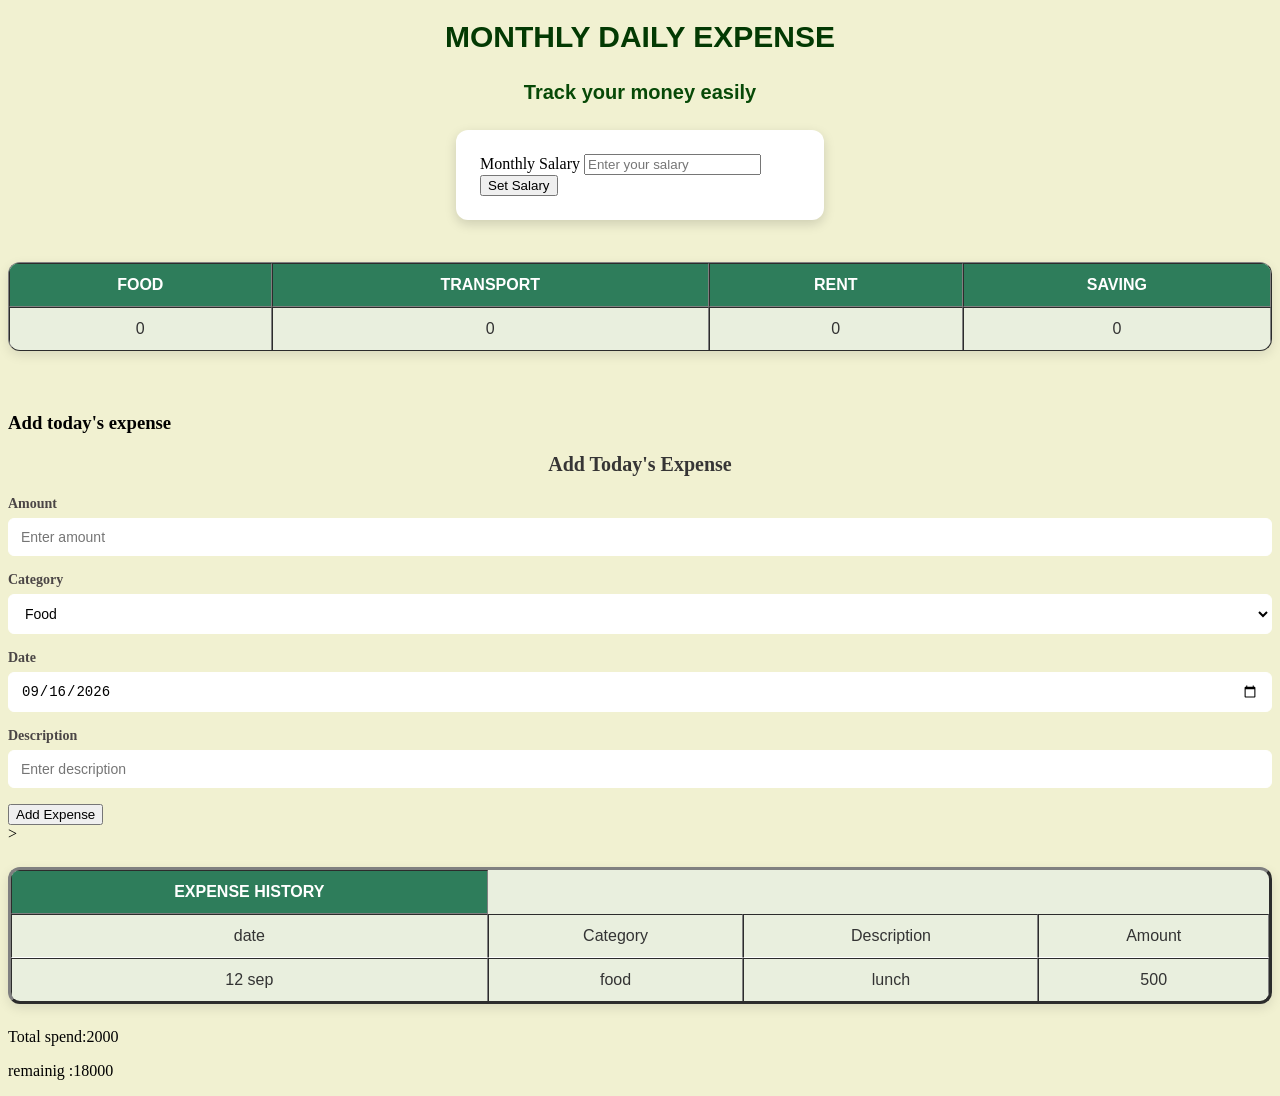
==== index.html @ bc23f1d7 "add html file with rename index.html" ====
<!DOCTYPE html>
<html lang="en">
<head>
    <meta charset="UTF-8">
    <meta name="viewport" content="width=device-width, initial-scale=1.0">
    <title>Monthly Tracking Expense</title>
    <link rel="stylesheet" href="mte.css">
    <script src="mte.js" defer></script>
</head>
<body>
    <h1  style="text-align: center;">MONTHLY DAILY EXPENSE</h1>
    <h4>Track your money easily</h3>
<div class="card">
    <form>
      <label>Monthly Salary</label>
<input type="number" id="salary" placeholder="Enter your salary">

<button onclick="getSalary()">Set Salary</button>
    </form>
  </div>
<br>

<table border="1">
    <tr>
        <th>Food</th>
        <th>Transport</th>
        <th>Rent</th>
        <th>Saving</th>
    </tr>

    <tr>
        <td id="foodBudget">0</td>
        <td id="transportBudget">0</td>
        <td id="rentBudget">0</td>
        <td id="savingBudget">0</td>
    </tr>
</table>
        <br>
        <h3>Add today's expense </h3>
<div class="expense-card">
    <h2>Add Today's Expense</h2>
    
    <form>
    
      <div class="form-group">
        <label for="amount">Amount</label>
        <input type="number" id="amount" placeholder="Enter amount">
      </div>

   
      <div class="form-group">
        <label for="category">Category</label>
        <select id="category">
          <option value="food">Food</option>
          <option value="transport">Transport</option>
          <option value="rent">Rent</option>
          <option value="saving">Saving</option>
        </select>
      </div>

  
      <div class="form-group">
        <label for="date">Date</label>
        <input type="date" id="date" value="2026-09-16">
      </div>

  
      <div class="form-group">
        <label for="description">Description</label>
        <input type="text" id="description" placeholder="Enter description">
      </div>

  
      <button type="submit" class="btn-submit">Add Expense</button>
    </form>
  </div>
<table border="3x">
    <thead><tr>
        <th>Expense history</th>
    </tr>
    </thead>
    <tr>
        <td>date</td>
        <td>Category</td> 
        <td>Description</td>
        <td>Amount</td>
    </tr>
    <tr>
        <td>12 sep</td>
<td> food</td>
   
        <td>lunch</td>

   >
    <td>500</td>
    </tr>

</table>
<p>Total spend:2000</p>
<p>remainig :18000</p>
</body>
</html>
---- mte.css ----
body{
    background-color:rgb(241, 241, 209);


}
h1{
    font-family: 'Franklin Gothic Medium', 'Arial Narrow', Arial, sans-serif;
    font-size: 30px;
     color: rgb(3, 58, 3);
     text-align: center;

}
h4{
    font-family: 'Franklin Gothic Medium', 'Arial Narrow', Arial, sans-serif;
    font-size: 20px;
    color: rgb(7, 73, 7);
    text-align: center;
}
.card {
  background-color: #ffffff;
  border-radius: 12px;
  padding: 24px;
  box-shadow: 0 4px 12px rgba(0, 0, 0, 0.15);
  width: 100%;
  max-width: 320px;
  
  margin: 0 auto; 
}
table {
      width: 100%;                     
      background-color: rgb(233, 239, 222);      
      border-collapse: separate;      
      border-spacing: 0;
      border-radius: 12px;            
      box-shadow: 0 4px 12px rgba(0, 0, 0, 0.1); 
      margin: 24px 0;               
      overflow: hidden;               
      font-family: Arial, sans-serif;
    }

    th {
      background-color: #2E7D5B;       
      color: white;                
      text-transform: uppercase;
      padding: 12px 16px;
      text-align: center;
      font-weight: 600;
    }

   
    td {
      padding: 12px 16px;
      text-align: center;
      color: #333333;
      border-bottom: 1px solid white;
    }

   
    tr:last-child td {
      border-bottom: none;
    }
    expense-card {
      background-color:white;            
      border-radius: 12px;                  
      padding: 24px;                        
      box-shadow: 0 4px 12px rgba(0, 0, 0, 0.1); 
      width: 100%;
      max-width: 400px;                    
      box-sizing: border-box;
    }

    .expense-card h2 {
      text-align: center;
      margin-top: 0;
      margin-bottom: 20px;
      color: rgb(54, 53, 53);
      font-size: 20px;
    }


    .form-group {
      margin-bottom: 16px;
    }


    .form-group label {
      display: block;
      margin-bottom: 6px;
      font-weight: 600;
      color: rgb(75, 70, 70);
      font-size: 14px;
    }

    
    .form-group input,
    .form-group select {
      width: 100%;
      padding: 10px 12px;
      border: 1px solid white;
      border-radius: 6px;
      font-size: 14px;
      box-sizing: border-box;
      outline: none;
      background-color: white;
      transition: border-color 0.2s;
    }

    .form-group input:focus,
    .form-group select:focus {
      border-color: rgb(73, 113, 73);
    }
/
    .btn-submit {
      width: 100%;
      padding: 12px;
      background-color: green;
      color:white;
      border: none;
      border-radius: 6px;
      font-size: 15px;
      font-weight: bold;
      cursor: pointer;
      margin-top: 8px;
      transition: background-color 0.2s;
    }

    .btn-submit:hover {
      background-color:rgb(79, 155, 79);
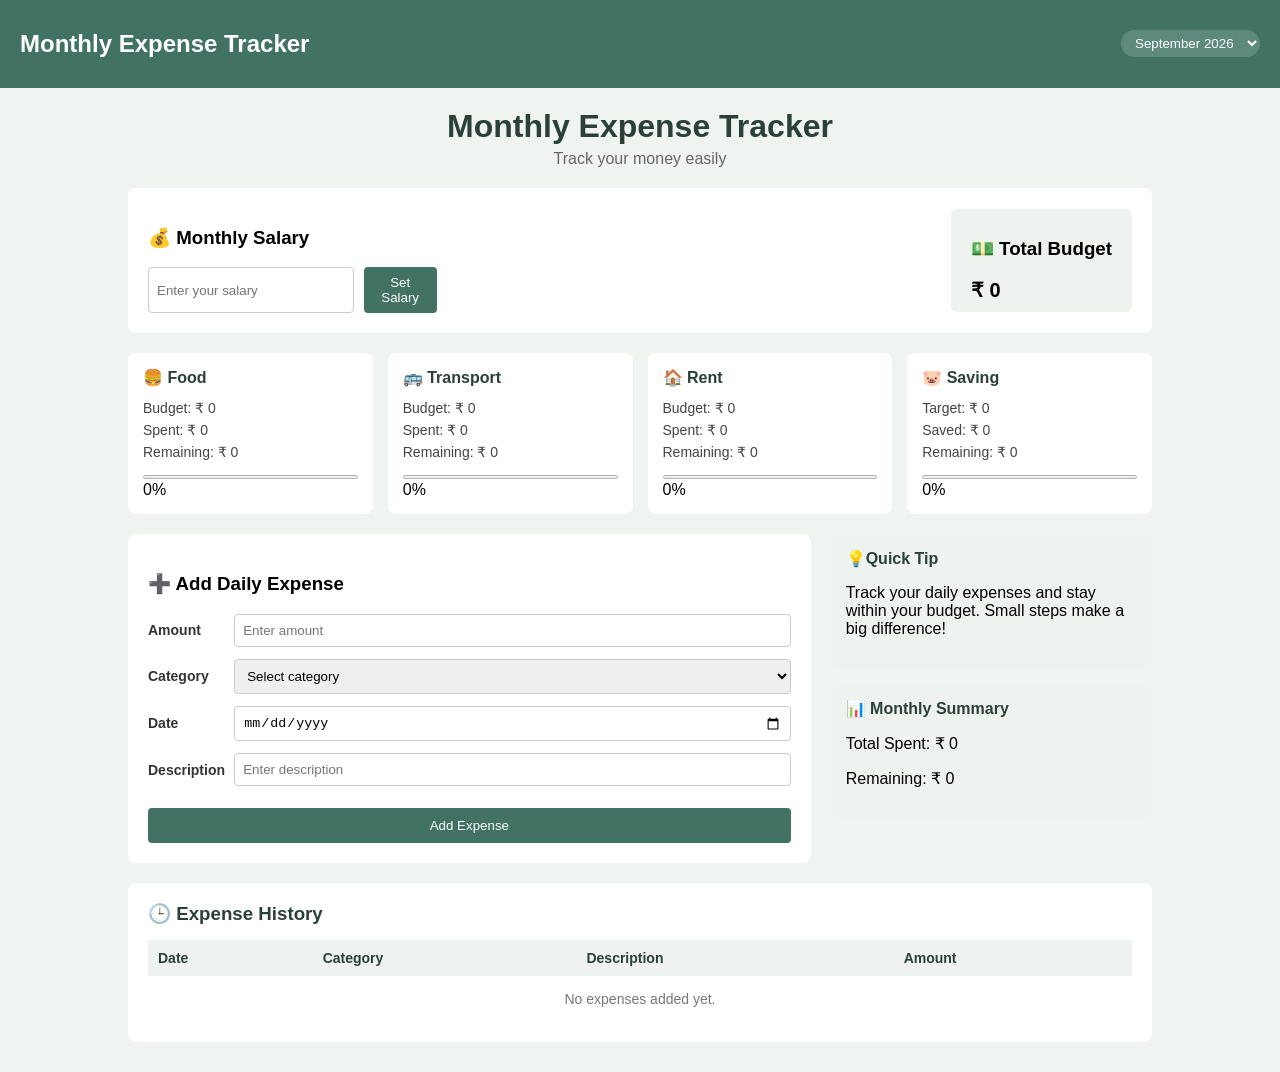
==== commit a90c8fb1: "testing" ====
--- a/index.html
+++ b/index.html
@@ -1,102 +1,138 @@
 <!DOCTYPE html>
-<html lang="en">
+<html>
 <head>
-    <meta charset="UTF-8">
-    <meta name="viewport" content="width=device-width, initial-scale=1.0">
-    <title>Monthly Tracking Expense</title>
+    <title>Monthly Expense Tracker</title>
     <link rel="stylesheet" href="mte.css">
-    <script src="mte.js" defer></script>
 </head>
 <body>
-    <h1  style="text-align: center;">MONTHLY DAILY EXPENSE</h1>
-    <h4>Track your money easily</h3>
-<div class="card">
-    <form>
-      <label>Monthly Salary</label>
-<input type="number" id="salary" placeholder="Enter your salary">
 
-<button onclick="getSalary()">Set Salary</button>
-    </form>
-  </div>
-<br>
+    <div class="top-nav">
+        <h2>Monthly Expense Tracker</h2>
+        <select class="month-select">
+            <option>September 2026</option>
+        </select>
+    </div>
 
-<table border="1">
-    <tr>
-        <th>Food</th>
-        <th>Transport</th>
-        <th>Rent</th>
-        <th>Saving</th>
-    </tr>
+    <div class="header-box">
+        <h1>Monthly Expense Tracker</h1>
+        <p>Track your money easily</p>
+    </div>
 
-    <tr>
-        <td id="foodBudget">0</td>
-        <td id="transportBudget">0</td>
-        <td id="rentBudget">0</td>
-        <td id="savingBudget">0</td>
-    </tr>
-</table>
-        <br>
-        <h3>Add today's expense </h3>
-<div class="expense-card">
-    <h2>Add Today's Expense</h2>
-    
-    <form>
-    
-      <div class="form-group">
-        <label for="amount">Amount</label>
-        <input type="number" id="amount" placeholder="Enter amount">
-      </div>
+    <div class="salary-section">
+        <div class="salary-left">
+            <h3>💰 Monthly Salary</h3>
+            <form class="salary-form">
+                <input type="number" placeholder="Enter your salary" class="input-field">
+                <button type="button" class="btn">Set Salary</button>
+            </form>
+        </div>
+        <div class="budget-right">
+            <h3>💵 Total Budget</h3>
+            <p>₹ 0</p>
+        </div>
+    </div>
 
-   
-      <div class="form-group">
-        <label for="category">Category</label>
-        <select id="category">
-          <option value="food">Food</option>
-          <option value="transport">Transport</option>
-          <option value="rent">Rent</option>
-          <option value="saving">Saving</option>
-        </select>
-      </div>
+    <div class="cards-container">
+        <div class="card">
+            <h4>🍔 Food</h4>
+            <p>Budget: ₹ 0</p>
+            <p>Spent: ₹ 0</p>
+            <p>Remaining: ₹ 0</p>
+            <progress value="0" max="100"></progress> 0%
+        </div>
 
-  
-      <div class="form-group">
-        <label for="date">Date</label>
-        <input type="date" id="date" value="2026-09-16">
-      </div>
+        <div class="card">
+            <h4>🚌 Transport</h4>
+            <p>Budget: ₹ 0</p>
+            <p>Spent: ₹ 0</p>
+            <p>Remaining: ₹ 0</p>
+            <progress value="0" max="100"></progress> 0%
+        </div>
 
-  
-      <div class="form-group">
-        <label for="description">Description</label>
-        <input type="text" id="description" placeholder="Enter description">
-      </div>
+        <div class="card">
+            <h4>🏠 Rent</h4>
+            <p>Budget: ₹ 0</p>
+            <p>Spent: ₹ 0</p>
+            <p>Remaining: ₹ 0</p>
+            <progress value="0" max="100"></progress> 0%
+        </div>
 
-  
-      <button type="submit" class="btn-submit">Add Expense</button>
-    </form>
-  </div>
-<table border="3x">
-    <thead><tr>
-        <th>Expense history</th>
-    </tr>
-    </thead>
-    <tr>
-        <td>date</td>
-        <td>Category</td> 
-        <td>Description</td>
-        <td>Amount</td>
-    </tr>
-    <tr>
-        <td>12 sep</td>
-<td> food</td>
-   
-        <td>lunch</td>
+        <div class="card">
+            <h4>🐷 Saving</h4>
+            <p>Target: ₹ 0</p>
+            <p>Saved: ₹ 0</p>
+            <p>Remaining: ₹ 0</p>
+            <progress value="0" max="100"></progress> 0%
+        </div>
+    </div>
 
-   >
-    <td>500</td>
-    </tr>
+    <div class="middle-section">
+        <div class="add-expense-box">
+            <h3>➕ Add Daily Expense</h3>
+            <form class="expense-form">
+                <div class="form-row">
+                    <label>Amount</label>
+                    <input type="number" placeholder="Enter amount" class="input-field">
+                </div>
 
-</table>
-<p>Total spend:2000</p>
-<p>remainig :18000</p>
+                <div class="form-row">
+                    <label>Category</label>
+                    <select class="input-field">
+                        <option value="">Select category</option>
+                        <option value="food">Food</option>
+                        <option value="transport">Transport</option>
+                        <option value="rent">Rent</option>
+                        <option value="saving">Saving</option>
+                    </select>
+                </div>
+
+                <div class="form-row">
+                    <label>Date</label>
+                    <input type="date" class="input-field">
+                </div>
+
+                <div class="form-row">
+                    <label>Description</label>
+                    <input type="text" placeholder="Enter description" class="input-field">
+                </div>
+
+                <button type="button" class="btn submit-btn">Add Expense</button>
+            </form>
+        </div>
+
+        <div class="side-info">
+            <div class="info-box">
+                <h3>💡Quick Tip</h3>
+                <p>Track your daily expenses and stay within your budget. Small steps make a big difference!</p>
+            </div>
+
+            <div class="info-box">
+                <h3>📊 Monthly Summary</h3>
+                <p>Total Spent: ₹ 0</p>
+                <p>Remaining: ₹ 0</p>
+            </div>
+        </div>
+    </div>
+
+    <div class="table-section">
+        <h3>🕒 Expense History</h3>
+        <table class="expense-table">
+            <thead>
+                <tr>
+                    <th>Date</th>
+                    <th>Category</th>
+                    <th>Description</th>
+                    <th>Amount</th>
+                   
+                </tr>
+            </thead>
+            <tbody>
+                <tr>
+                    <td colspan="5">No expenses added yet.</td>
+                </tr>
+            </tbody>
+        </table>
+    </div>
+
 </body>
 </html>
--- a/mte.css
+++ b/mte.css
@@ -1,128 +1,209 @@
-body{
-    background-color:rgb(241, 241, 209);
-
-
-}
-h1{
-    font-family: 'Franklin Gothic Medium', 'Arial Narrow', Arial, sans-serif;
-    font-size: 30px;
-     color: rgb(3, 58, 3);
-     text-align: center;
-
-}
-h4{
-    font-family: 'Franklin Gothic Medium', 'Arial Narrow', Arial, sans-serif;
+* {
+    box-sizing: border-box;
+}
+
+body {
+    background-color: #f0f4f1;
+    font-family: sans-serif;
+    margin: 0;
+    padding: 0;
+}
+
+.top-nav {
+    background-color: #417264;
+    color: white;
+    padding: 10px 20px;
+    display: flex;
+    justify-content: space-between;
+    align-items: center;
+}
+
+.month-select {
+    background-color: #5d8a7c;
+    color: white;
+    border: none;
+    padding: 5px 10px;
+    border-radius: 15px;
+}
+
+.header-box {
+    text-align: center;
+    margin: 20px 0;
+}
+
+.header-box h1 {
+    color: #2a4038;
+    margin: 0 0 5px 0;
+}
+
+.header-box p {
+    color: #666;
+    margin: 0;
+}
+
+.salary-section {
+    background-color: white;
+    width: 80%;
+    margin: 0 auto 20px auto;
+    padding: 20px;
+    border-radius: 8px;
+    display: flex;
+    justify-content: space-between;
+    align-items: center;
+}
+
+.salary-form {
+    display: flex;
+    gap: 10px;
+}
+
+.input-field {
+    padding: 8px;
+    border: 1px solid #ccc;
+    border-radius: 4px;
+    width: 100%;
+}
+
+.btn {
+    background-color: #417264;
+    color: white;
+    border: none;
+    padding: 8px 15px;
+    border-radius: 4px;
+    cursor: pointer;
+}
+
+.budget-right {
+    background-color: #eef3f0;
+    padding: 10px 20px;
+    border-radius: 6px;
+}
+
+.budget-right p {
     font-size: 20px;
-    color: rgb(7, 73, 7);
+    font-weight: bold;
+    margin: 0;
+}
+
+.cards-container {
+    width: 80%;
+    margin: 0 auto 20px auto;
+    display: flex;
+    gap: 15px;
+}
+
+.card {
+    background-color: white;
+    padding: 15px;
+    border-radius: 8px;
+    flex: 1;
+    display: flex;
+    flex-direction: column;
+}
+
+.card h4 {
+    margin: 0 0 10px 0;
+    color: #2a4038;
+}
+
+.card p {
+    font-size: 14px;
+    margin: 3px 0;
+    color: #444;
+}
+
+progress {
+    width: 100%;
+    height: 8px;
+    margin-top: 10px;
+}
+
+.middle-section {
+    width: 80%;
+    margin: 0 auto 20px auto;
+    display: flex;
+    gap: 20px;
+}
+
+.add-expense-box {
+    background-color: white;
+    padding: 20px;
+    border-radius: 8px;
+    flex: 2;
+}
+
+.expense-form {
+    display: flex;
+    flex-direction: column;
+    gap: 12px;
+}
+
+.form-row {
+    display: flex;
+    align-items: center;
+}
+
+.form-row label {
+    width: 100px;
+    font-size: 14px;
+    font-weight: bold;
+    color: #333;
+}
+
+.submit-btn {
+    width: 100%;
+    padding: 10px;
+    margin-top: 10px;
+}
+
+.side-info {
+    flex: 1;
+    display: flex;
+    flex-direction: column;
+    gap: 15px;
+}
+
+.info-box {
+    background-color: #eef3f0;
+    padding: 15px;
+    border-radius: 8px;
+}
+
+.info-box h3 {
+    margin: 0 0 10px 0;
+    font-size: 16px;
+    color: #2a4038;
+}
+
+.table-section {
+    width: 80%;
+    margin: 0 auto 30px auto;
+    background-color: white;
+    padding: 20px;
+    border-radius: 8px;
+}
+
+.table-section h3 {
+    margin: 0 0 15px 0;
+    color: #2a4038;
+}
+
+.expense-table {
+    width: 100%;
+    border-collapse: collapse;
+}
+
+.expense-table th {
+    background-color: #eef3f0;
+    color: #2a4038;
+    text-align: left;
+    padding: 10px;
+    font-size: 14px;
+}
+
+.expense-table td {
+    padding: 15px;
     text-align: center;
-}
-.card {
-  background-color: #ffffff;
-  border-radius: 12px;
-  padding: 24px;
-  box-shadow: 0 4px 12px rgba(0, 0, 0, 0.15);
-  width: 100%;
-  max-width: 320px;
-  
-  margin: 0 auto; 
-}
-table {
-      width: 100%;                     
-      background-color: rgb(233, 239, 222);      
-      border-collapse: separate;      
-      border-spacing: 0;
-      border-radius: 12px;            
-      box-shadow: 0 4px 12px rgba(0, 0, 0, 0.1); 
-      margin: 24px 0;               
-      overflow: hidden;               
-      font-family: Arial, sans-serif;
-    }
-
-    th {
-      background-color: #2E7D5B;       
-      color: white;                
-      text-transform: uppercase;
-      padding: 12px 16px;
-      text-align: center;
-      font-weight: 600;
-    }
-
-   
-    td {
-      padding: 12px 16px;
-      text-align: center;
-      color: #333333;
-      border-bottom: 1px solid white;
-    }
-
-   
-    tr:last-child td {
-      border-bottom: none;
-    }
-    expense-card {
-      background-color:white;            
-      border-radius: 12px;                  
-      padding: 24px;                        
-      box-shadow: 0 4px 12px rgba(0, 0, 0, 0.1); 
-      width: 100%;
-      max-width: 400px;                    
-      box-sizing: border-box;
-    }
-
-    .expense-card h2 {
-      text-align: center;
-      margin-top: 0;
-      margin-bottom: 20px;
-      color: rgb(54, 53, 53);
-      font-size: 20px;
-    }
-
-
-    .form-group {
-      margin-bottom: 16px;
-    }
-
-
-    .form-group label {
-      display: block;
-      margin-bottom: 6px;
-      font-weight: 600;
-      color: rgb(75, 70, 70);
-      font-size: 14px;
-    }
-
-    
-    .form-group input,
-    .form-group select {
-      width: 100%;
-      padding: 10px 12px;
-      border: 1px solid white;
-      border-radius: 6px;
-      font-size: 14px;
-      box-sizing: border-box;
-      outline: none;
-      background-color: white;
-      transition: border-color 0.2s;
-    }
-
-    .form-group input:focus,
-    .form-group select:focus {
-      border-color: rgb(73, 113, 73);
-    }
-/
-    .btn-submit {
-      width: 100%;
-      padding: 12px;
-      background-color: green;
-      color:white;
-      border: none;
-      border-radius: 6px;
-      font-size: 15px;
-      font-weight: bold;
-      cursor: pointer;
-      margin-top: 8px;
-      transition: background-color 0.2s;
-    }
-
-    .btn-submit:hover {
-      background-color:rgb(79, 155, 79);+    color: #777;
+    font-size: 14px;
+}
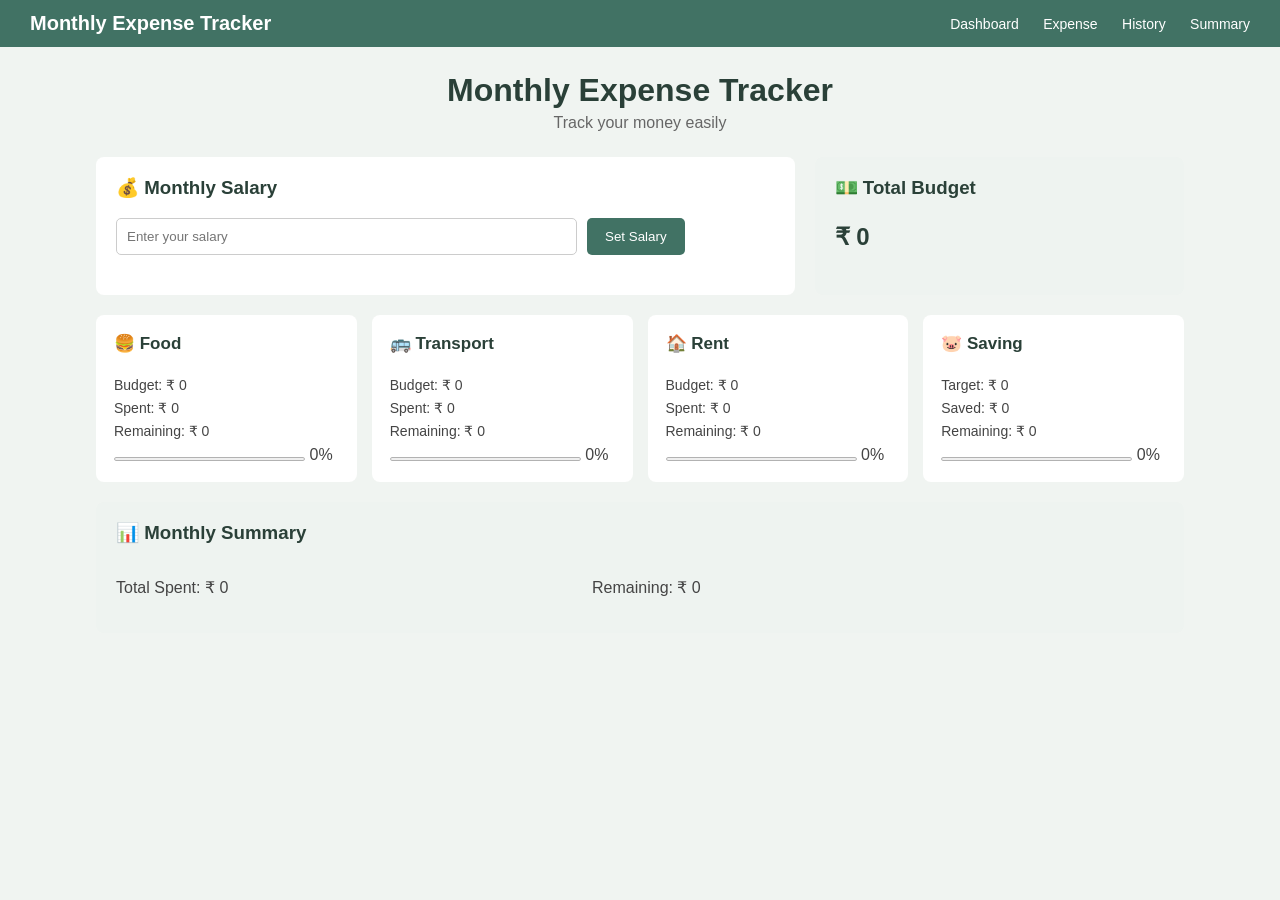
==== commit 1facd398: "Added four your wensite page and applied css" ====
--- a/index.html
+++ b/index.html
@@ -3,136 +3,117 @@
 <head>
     <title>Monthly Expense Tracker</title>
     <link rel="stylesheet" href="mte.css">
+    <script src="mte.js" defer></script>
 </head>
+
 <body>
+    <div class="top-nav">
 
-    <div class="top-nav">
         <h2>Monthly Expense Tracker</h2>
-        <select class="month-select">
-            <option>September 2026</option>
-        </select>
+
+        <div>
+            <a href="index.html">Dashboard</a>
+            <a href="expense.html">Expense</a>
+            <a href="history.html">History</a>
+            <a href="summary.html">Summary</a>
+        </div>
+
+    </div>
+    <div class="header-box">
+
+        <h1>Monthly Expense Tracker</h1>
+        <p>Track your money easily</p>
+
+    </div>
+    <div class="salary-section">
+
+        <div class="salary-left">
+
+            <h3>💰 Monthly Salary</h3>
+
+            <form class="salary-form">
+
+                <input type="number"
+                       id="salary"
+                       placeholder="Enter your salary">
+
+                <button type="button" onclick="calculateBudget()">
+                    Set Salary
+                </button>
+
+            </form>
+
+        </div>
+
+
+        <div class="budget-right">
+
+            <h3>💵 Total Budget</h3>
+
+            <p id="totalBudget">₹ 0</p>
+
+        </div>
+
+    </div>
+    <div class="cards-container">
+        <div class="card">
+
+            <h4>🍔 Food</h4>
+
+            <p id="foodBudget">Budget: ₹ 0</p>
+            <p>Spent: ₹ 0</p>
+            <p>Remaining: ₹ 0</p>
+
+            <progress value="0" max="100"></progress>
+            0%
+
+        </div>
+        <div class="card">
+
+            <h4>🚌 Transport</h4>
+
+            <p id="transportBudget">Budget: ₹ 0</p>
+            <p>Spent: ₹ 0</p>
+            <p>Remaining: ₹ 0</p>
+
+            <progress value="0" max="100"></progress>
+            0%
+
+        </div>
+        <div class="card">
+
+            <h4>🏠 Rent</h4>
+
+            <p id="rentBudget">Budget: ₹ 0</p>
+            <p>Spent: ₹ 0</p>
+            <p>Remaining: ₹ 0</p>
+
+            <progress value="0" max="100"></progress>
+            0%
+
+        </div>
+        <div class="card">
+
+            <h4>🐷 Saving</h4>
+
+            <p id="savingBudget">Target: ₹ 0</p>
+            <p>Saved: ₹ 0</p>
+            <p>Remaining: ₹ 0</p>
+
+            <progress value="0" max="100"></progress>
+            0%
+
+        </div>
+ </div>
+    <div class="info-box">
+
+        <h3>📊 Monthly Summary</h3>
+
+        <p>Total Spent: ₹ 0</p>
+        <p>Remaining: ₹ 0</p>
+
     </div>
 
-    <div class="header-box">
-        <h1>Monthly Expense Tracker</h1>
-        <p>Track your money easily</p>
-    </div>
-
-    <div class="salary-section">
-        <div class="salary-left">
-            <h3>💰 Monthly Salary</h3>
-            <form class="salary-form">
-                <input type="number" placeholder="Enter your salary" class="input-field">
-                <button type="button" class="btn">Set Salary</button>
-            </form>
-        </div>
-        <div class="budget-right">
-            <h3>💵 Total Budget</h3>
-            <p>₹ 0</p>
-        </div>
-    </div>
-
-    <div class="cards-container">
-        <div class="card">
-            <h4>🍔 Food</h4>
-            <p>Budget: ₹ 0</p>
-            <p>Spent: ₹ 0</p>
-            <p>Remaining: ₹ 0</p>
-            <progress value="0" max="100"></progress> 0%
-        </div>
-
-        <div class="card">
-            <h4>🚌 Transport</h4>
-            <p>Budget: ₹ 0</p>
-            <p>Spent: ₹ 0</p>
-            <p>Remaining: ₹ 0</p>
-            <progress value="0" max="100"></progress> 0%
-        </div>
-
-        <div class="card">
-            <h4>🏠 Rent</h4>
-            <p>Budget: ₹ 0</p>
-            <p>Spent: ₹ 0</p>
-            <p>Remaining: ₹ 0</p>
-            <progress value="0" max="100"></progress> 0%
-        </div>
-
-        <div class="card">
-            <h4>🐷 Saving</h4>
-            <p>Target: ₹ 0</p>
-            <p>Saved: ₹ 0</p>
-            <p>Remaining: ₹ 0</p>
-            <progress value="0" max="100"></progress> 0%
-        </div>
-    </div>
-
-    <div class="middle-section">
-        <div class="add-expense-box">
-            <h3>➕ Add Daily Expense</h3>
-            <form class="expense-form">
-                <div class="form-row">
-                    <label>Amount</label>
-                    <input type="number" placeholder="Enter amount" class="input-field">
-                </div>
-
-                <div class="form-row">
-                    <label>Category</label>
-                    <select class="input-field">
-                        <option value="">Select category</option>
-                        <option value="food">Food</option>
-                        <option value="transport">Transport</option>
-                        <option value="rent">Rent</option>
-                        <option value="saving">Saving</option>
-                    </select>
-                </div>
-
-                <div class="form-row">
-                    <label>Date</label>
-                    <input type="date" class="input-field">
-                </div>
-
-                <div class="form-row">
-                    <label>Description</label>
-                    <input type="text" placeholder="Enter description" class="input-field">
-                </div>
-
-                <button type="button" class="btn submit-btn">Add Expense</button>
-            </form>
-        </div>
-
-        <div class="side-info">
-            <div class="info-box">
-                <h3>💡Quick Tip</h3>
-                <p>Track your daily expenses and stay within your budget. Small steps make a big difference!</p>
-            </div>
-
-            <div class="info-box">
-                <h3>📊 Monthly Summary</h3>
-                <p>Total Spent: ₹ 0</p>
-                <p>Remaining: ₹ 0</p>
-            </div>
-        </div>
-    </div>
-
-    <div class="table-section">
-        <h3>🕒 Expense History</h3>
-        <table class="expense-table">
-            <thead>
-                <tr>
-                    <th>Date</th>
-                    <th>Category</th>
-                    <th>Description</th>
-                    <th>Amount</th>
-                   
-                </tr>
-            </thead>
-            <tbody>
-                <tr>
-                    <td colspan="5">No expenses added yet.</td>
-                </tr>
-            </tbody>
-        </table>
-    </div>
 
 </body>
 </html>
--- a/mte.css
+++ b/mte.css
@@ -3,207 +3,321 @@
 }
 
 body {
-    background-color: #f0f4f1;
-    font-family: sans-serif;
     margin: 0;
     padding: 0;
-}
-
+    background-color: #f0f4f1;
+    font-family: Arial, sans-serif;
+    color: #444;
+}
 .top-nav {
     background-color: #417264;
     color: white;
-    padding: 10px 20px;
+    padding: 12px 30px;
     display: flex;
     justify-content: space-between;
     align-items: center;
 }
-
-.month-select {
-    background-color: #5d8a7c;
+.top-nav h2 {
+    margin: 0;
+    font-size: 20px;
+}
+.top-nav a {
     color: white;
-    border: none;
-    padding: 5px 10px;
-    border-radius: 15px;
-}
-
-.header-box {
+    text-decoration: none;
+    margin-left: 20px;
+    font-size: 14px;
+}
+.top-nav a:hover {
+    text-decoration: underline;
+}.header-box {
     text-align: center;
-    margin: 20px 0;
-}
-
+    margin: 25px 0;
+}
 .header-box h1 {
     color: #2a4038;
-    margin: 0 0 5px 0;
+    margin-bottom: 5px;
 }
 
 .header-box p {
     color: #666;
-    margin: 0;
-}
-
+    margin-top: 5px;
+}
 .salary-section {
-    background-color: white;
-    width: 80%;
-    margin: 0 auto 20px auto;
-    padding: 20px;
-    border-radius: 8px;
-    display: flex;
-    justify-content: space-between;
-    align-items: center;
-}
-
-.salary-form {
+    width: 85%;
+    margin: auto;
+    display: flex;
+    gap: 20px;
+    margin-bottom: 20px;
+}
+.salary-left {
+    background-color: white;
+    padding: 20px;
+    border-radius: 8px;
+    flex: 2;
+}
+.salary-left h3 {
+    color: #2a4038;
+    margin-top: 0;
+}.salary-form {
     display: flex;
     gap: 10px;
 }
-
-.input-field {
-    padding: 8px;
+.salary-form input {
+    width: 70%;
+    padding: 10px;
     border: 1px solid #ccc;
-    border-radius: 4px;
-    width: 100%;
-}
-
-.btn {
+    border-radius: 5px;
+}
+.salary-form button {
     background-color: #417264;
     color: white;
     border: none;
-    padding: 8px 15px;
+    padding: 10px 18px;
+    border-radius: 5px;
+    cursor: pointer;
+}
+.salary-form button:hover {
+    background-color: #2a4038;
+}.budget-right {
+    background-color: #eef3f0;
+    padding: 20px;
+    border-radius: 8px;
+    flex: 1;
+}
+.budget-right h3 {
+    color: #2a4038;
+    margin-top: 0;
+}.budget-right p {
+    font-size: 24px;
+    font-weight: bold;
+    color: #2a4038;
+}
+.cards-container {
+    width: 85%;
+    margin: auto;
+    display: flex;
+    gap: 15px;
+    margin-bottom: 20px;
+}
+.card {
+    background-color: white;
+    padding: 18px;
+    border-radius: 8px;
+    flex: 1;
+}
+.card h4 {
+    color: #2a4038;
+    margin-top: 0;
+    font-size: 17px;
+}.card p {
+    font-size: 14px;
+    margin: 7px 0;
+}
+.card progress {
+    width: 85%;
+    height: 8px;
+    margin-top: 8px;
+}.info-box {
+    width: 85%;
+    margin: auto;
+    margin-bottom: 30px;
+    background-color: #eef3f0;
+    padding: 20px;
+    border-radius: 8px;
+}
+.info-box h3 {
+    color: #2a4038;
+    margin-top: 0;
+}.info-box p {
+    display: inline-block;
+    width: 45%;
+}.middle-section {
+    width: 85%;
+    margin: auto;
+    display: flex;
+    gap: 20px;
+    margin-bottom: 30px;
+}
+.add-expense-box {
+    background-color: white;
+    padding: 25px;
+    border-radius: 8px;
+    flex: 2;
+}
+.add-expense-box h3 {
+    color: #2a4038;
+    margin-top: 0;
+}
+
+.expense-form {
+    display: flex;
+    flex-direction: column;
+}
+
+.form-row {
+    margin-bottom: 15px;
+}
+
+.form-row label {
+    display: block;
+    margin-bottom: 5px;
+    font-weight: bold;
+    color: #333;
+}.input-field {
+    width: 100%;
+    padding: 10px;
+    border: 1px solid #ccc;
+    border-radius: 5px;
+}.submit-btn {
+    width: 100%;
+    background-color: #417264;
+    color: white;
+    border: none;
+    padding: 10px;
+    border-radius: 5px;
+    cursor: pointer;
+}
+
+.submit-btn:hover {
+    background-color: #2a4038;
+}
+.side-info {
+    flex: 1;
+}.side-info .info-box {
+    width: 100%;
+    background-color: #eef3f0;
+    padding: 20px;
+}
+
+.side-info h3 {
+    color: #2a4038;
+}.history-section {
+    width: 85%;
+    margin: auto;
+    background-color: white;
+    padding: 20px;
+    border-radius: 8px;
+    margin-bottom: 30px;
+}.history-section h3 {
+    color: #2a4038;
+    margin-top: 0;
+}
+table {
+    width: 100%;
+    border-collapse: collapse;
+}
+th {
+    background-color: #eef3f0;
+    color: #2a4038;
+    padding: 12px;
+    text-align: left;
+}td {
+    padding: 12px;
+    border-bottom: 1px solid #ddd;
+}
+.delete-btn {
+    background-color: #f8d7da;
+    color: #721c24;
+    border: none;
+    padding: 6px 10px;
     border-radius: 4px;
     cursor: pointer;
 }
-
-.budget-right {
-    background-color: #eef3f0;
-    padding: 10px 20px;
+.delete-btn:hover {
+    background-color: #f1bfc3;
+}
+
+.total-spent {
+    margin-top: 20px;
+    background-color: #eef3f0;
+    padding: 15px;
     border-radius: 6px;
-}
-
-.budget-right p {
-    font-size: 20px;
     font-weight: bold;
-    margin: 0;
-}
-
-.cards-container {
+    color: #2a4038;
+}.summary-cards {
+    width: 85%;
+    margin: auto;
+    display: flex;
+    gap: 15px;
+    margin-bottom: 20px;
+}
+.summary-card {
+    background-color: white;
+    padding: 20px;
+    border-radius: 8px;
+    flex: 1;
+}.summary-card h3 {
+    color: #2a4038;
+    margin-top: 0;
+}
+.summary-card p {
+    font-size: 23px;
+    font-weight: bold;
+    color: #2a4038;
+}
+.category-summary {
+    width: 85%;
+    margin: auto;
+    background-color: white;
+    padding: 20px;
+    border-radius: 8px;
+    margin-bottom: 20px;
+}
+.category-summary h3 {
+    color: #2a4038;
+    margin-top: 0;
+}.category-row {
+    padding: 15px 0;
+    border-bottom: 1px solid #ddd;
+}
+.category-row:last-child {
+    border-bottom: none;
+}
+.category-row h4 {
+    color: #2a4038;
+    margin: 0 0 8px 0;
+}.category-row p {
+    font-size: 14px;
+    margin: 5px 0;
+}
+.category-row progress {
     width: 80%;
-    margin: 0 auto 20px auto;
-    display: flex;
-    gap: 15px;
-}
-
-.card {
-    background-color: white;
-    padding: 15px;
-    border-radius: 8px;
-    flex: 1;
-    display: flex;
-    flex-direction: column;
-}
-
-.card h4 {
-    margin: 0 0 10px 0;
-    color: #2a4038;
-}
-
-.card p {
-    font-size: 14px;
-    margin: 3px 0;
-    color: #444;
-}
-
-progress {
-    width: 100%;
     height: 8px;
-    margin-top: 10px;
-}
-
-.middle-section {
-    width: 80%;
-    margin: 0 auto 20px auto;
-    display: flex;
-    gap: 20px;
-}
-
-.add-expense-box {
-    background-color: white;
-    padding: 20px;
-    border-radius: 8px;
-    flex: 2;
-}
-
-.expense-form {
-    display: flex;
-    flex-direction: column;
-    gap: 12px;
-}
-
-.form-row {
-    display: flex;
-    align-items: center;
-}
-
-.form-row label {
-    width: 100px;
-    font-size: 14px;
-    font-weight: bold;
-    color: #333;
-}
-
-.submit-btn {
-    width: 100%;
-    padding: 10px;
-    margin-top: 10px;
-}
-
-.side-info {
-    flex: 1;
-    display: flex;
-    flex-direction: column;
-    gap: 15px;
-}
-
-.info-box {
-    background-color: #eef3f0;
-    padding: 15px;
-    border-radius: 8px;
-}
-
-.info-box h3 {
-    margin: 0 0 10px 0;
-    font-size: 16px;
-    color: #2a4038;
-}
-
-.table-section {
-    width: 80%;
-    margin: 0 auto 30px auto;
-    background-color: white;
-    padding: 20px;
-    border-radius: 8px;
-}
-
-.table-section h3 {
-    margin: 0 0 15px 0;
-    color: #2a4038;
-}
-
-.expense-table {
-    width: 100%;
-    border-collapse: collapse;
-}
-
-.expense-table th {
-    background-color: #eef3f0;
-    color: #2a4038;
-    text-align: left;
-    padding: 10px;
-    font-size: 14px;
-}
-
-.expense-table td {
-    padding: 15px;
-    text-align: center;
-    color: #777;
-    font-size: 14px;
+}
+@media (max-width: 700px) {
+      .top-nav {
+        flex-direction: column;
+        gap: 10px;
+    }
+    .top-nav a {
+        margin-left: 8px;
+    }
+    .salary-section {
+        flex-direction: column;
+    }
+    .salary-form {
+        flex-direction: column;
+    }
+    .salary-form input {
+        width: 100%;
+    }
+    .cards-container {
+        flex-direction: column;
+    }
+    .middle-section {
+        flex-direction: column;
+    }
+    .summary-cards {
+        flex-direction: column;
+    }
+    .info-box p {
+        width: 100%;
+    }
+    table {
+        font-size: 12px;
+    }
+      th,
+    td {
+        padding: 7px;
+    }
 }
